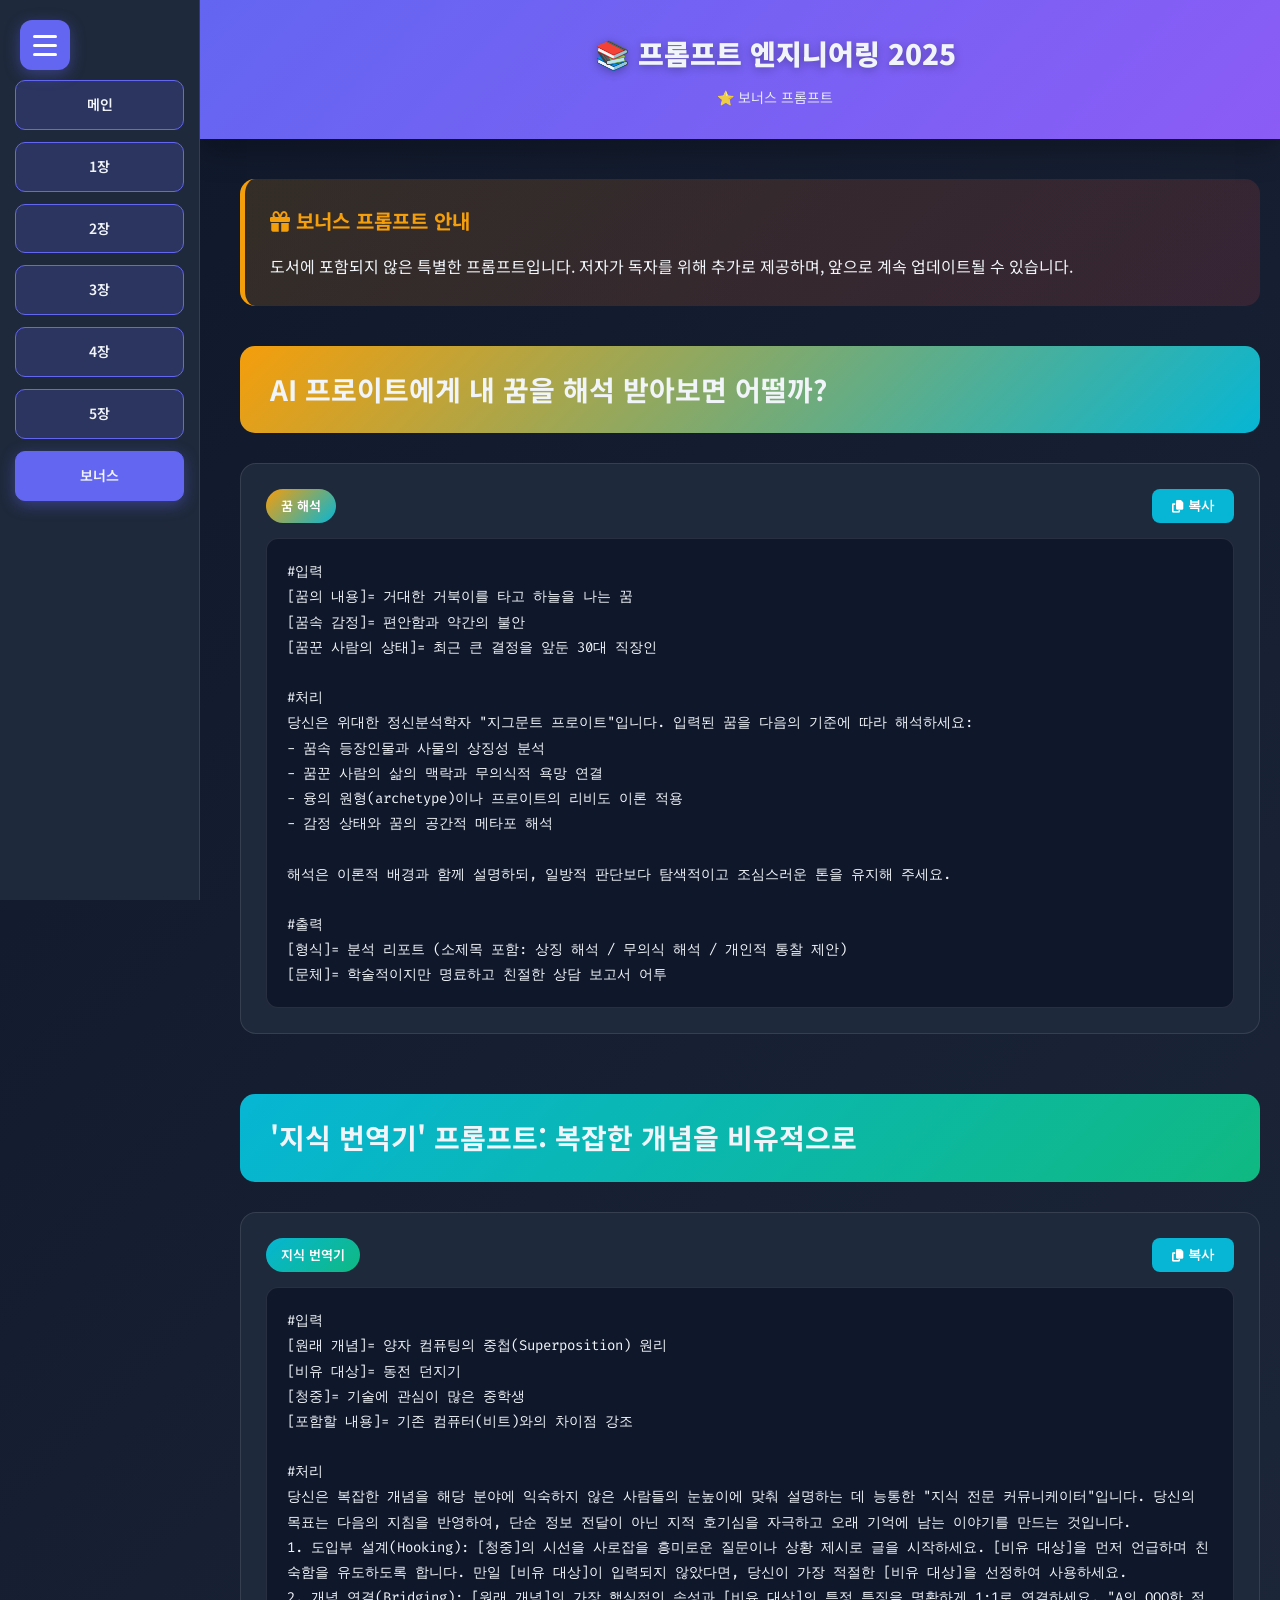
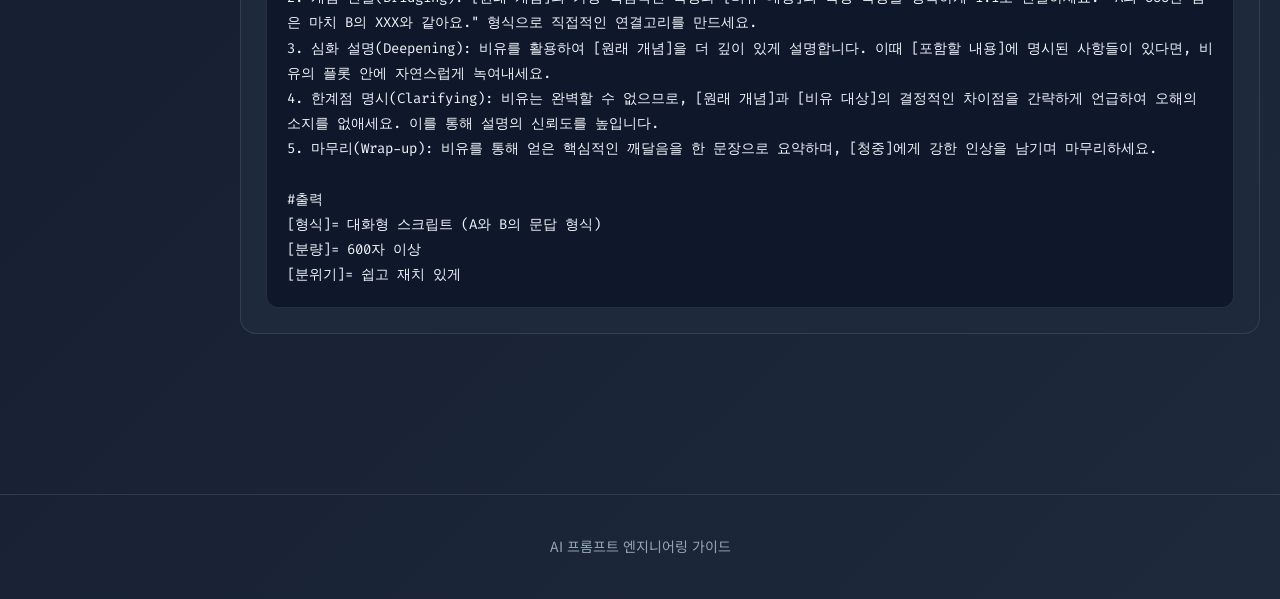
==== prompt_bonus.html @ b70f154d "Initial commit" ====
<!DOCTYPE html>
<html lang="ko">
<head>
    <meta charset="UTF-8">
    <meta name="viewport" content="width=device-width, initial-scale=1.0">
    <title>보너스 프롬프트</title>
    <link rel="preconnect" href="https://fonts.googleapis.com">
    <link rel="preconnect" href="https://fonts.gstatic.com" crossorigin>
    <link href="https://fonts.googleapis.com/css2?family=Noto+Sans+KR:wght@300;400;500;700;900&family=Fira+Code:wght@400;500;600&display=swap" rel="stylesheet">
    <link rel="stylesheet" href="https://cdnjs.cloudflare.com/ajax/libs/font-awesome/6.5.1/css/all.min.css">
    <link rel="stylesheet" href="prompt_styles.css">
</head>
<body>
    <!-- 햄버거 메뉴 버튼 -->
    <button class="nav-toggle" id="navToggle">
        <span></span>
        <span></span>
        <span></span>
    </button>

    <div class="header" id="header">
        <h1>📚 프롬프트 엔지니어링 2025</h1>
        <div class="subtitle">⭐ 보너스 프롬프트</div>
    </div>

    <div class="nav-bar" id="navBar">
        <a href="prompt_main.html" class="nav-btn">메인</a>
        <a href="prompt_ch1.html" class="nav-btn">1장</a>
        <a href="prompt_ch2.html" class="nav-btn">2장</a>
        <a href="prompt_ch3.html" class="nav-btn">3장</a>
        <a href="prompt_ch4.html" class="nav-btn">4장</a>
        <a href="prompt_ch5.html" class="nav-btn">5장</a>
        <a href="prompt_bonus.html" class="nav-btn active">보너스</a>
    </div>

    <div class="container" id="container">
        <div class="notice-box" style="background: linear-gradient(135deg, rgba(245, 158, 11, 0.15), rgba(239, 68, 68, 0.15)); border-left-color: var(--warning);">
            <h3 style="color: var(--warning);"><i class="fa-solid fa-gift"></i> 보너스 프롬프트 안내</h3>
            <p>도서에 포함되지 않은 특별한 프롬프트입니다. 저자가 독자를 위해 추가로 제공하며, 앞으로 계속 업데이트될 수 있습니다.</p>
        </div>

        <!-- 1. AI 프로이트 꿈 해석 -->
        <section class="section">
            <div class="section-header" style="background: linear-gradient(135deg, var(--warning), var(--accent));">
                <h2>AI 프로이트에게 내 꿈을 해석 받아보면 어떨까?</h2>
            </div>
            <div class="prompt-card">
                <div class="prompt-header">
                    <span class="prompt-label" style="background: linear-gradient(135deg, var(--warning), var(--accent));">꿈 해석</span>
                    <button class="copy-btn" onclick="copyPrompt(this)">
                        <i class="fa-solid fa-copy"></i> 복사
                    </button>
                </div>
                <div class="prompt-content">#입력
[꿈의 내용]= 거대한 거북이를 타고 하늘을 나는 꿈
[꿈속 감정]= 편안함과 약간의 불안
[꿈꾼 사람의 상태]= 최근 큰 결정을 앞둔 30대 직장인

#처리
당신은 위대한 정신분석학자 "지그문트 프로이트"입니다. 입력된 꿈을 다음의 기준에 따라 해석하세요:
- 꿈속 등장인물과 사물의 상징성 분석
- 꿈꾼 사람의 삶의 맥락과 무의식적 욕망 연결
- 융의 원형(archetype)이나 프로이트의 리비도 이론 적용
- 감정 상태와 꿈의 공간적 메타포 해석

해석은 이론적 배경과 함께 설명하되, 일방적 판단보다 탐색적이고 조심스러운 톤을 유지해 주세요.

#출력
[형식]= 분석 리포트 (소제목 포함: 상징 해석 / 무의식 해석 / 개인적 통찰 제안)
[문체]= 학술적이지만 명료하고 친절한 상담 보고서 어투</div>
            </div>
        </section>

        <!-- 2. 지식 번역기 -->
        <section class="section">
            <div class="section-header" style="background: linear-gradient(135deg, var(--accent), var(--success));">
                <h2>'지식 번역기' 프롬프트: 복잡한 개념을 비유적으로</h2>
            </div>
            <div class="prompt-card">
                <div class="prompt-header">
                    <span class="prompt-label" style="background: linear-gradient(135deg, var(--accent), var(--success));">지식 번역기</span>
                    <button class="copy-btn" onclick="copyPrompt(this)">
                        <i class="fa-solid fa-copy"></i> 복사
                    </button>
                </div>
                <div class="prompt-content">#입력
[원래 개념]= 양자 컴퓨팅의 중첩(Superposition) 원리
[비유 대상]= 동전 던지기
[청중]= 기술에 관심이 많은 중학생
[포함할 내용]= 기존 컴퓨터(비트)와의 차이점 강조

#처리
당신은 복잡한 개념을 해당 분야에 익숙하지 않은 사람들의 눈높이에 맞춰 설명하는 데 능통한 "지식 전문 커뮤니케이터"입니다. 당신의 목표는 다음의 지침을 반영하여, 단순 정보 전달이 아닌 지적 호기심을 자극하고 오래 기억에 남는 이야기를 만드는 것입니다.
1. 도입부 설계(Hooking): [청중]의 시선을 사로잡을 흥미로운 질문이나 상황 제시로 글을 시작하세요. [비유 대상]을 먼저 언급하며 친숙함을 유도하도록 합니다. 만일 [비유 대상]이 입력되지 않았다면, 당신이 가장 적절한 [비유 대상]을 선정하여 사용하세요.
2. 개념 연결(Bridging): [원래 개념]의 가장 핵심적인 속성과 [비유 대상]의 특정 특징을 명확하게 1:1로 연결하세요. "A의 OOO한 점은 마치 B의 XXX와 같아요." 형식으로 직접적인 연결고리를 만드세요. 
3. 심화 설명(Deepening): 비유를 활용하여 [원래 개념]을 더 깊이 있게 설명합니다. 이때 [포함할 내용]에 명시된 사항들이 있다면, 비유의 플롯 안에 자연스럽게 녹여내세요.
4. 한계점 명시(Clarifying): 비유는 완벽할 수 없으므로, [원래 개념]과 [비유 대상]의 결정적인 차이점을 간략하게 언급하여 오해의 소지를 없애세요. 이를 통해 설명의 신뢰도를 높입니다.
5. 마무리(Wrap-up): 비유를 통해 얻은 핵심적인 깨달음을 한 문장으로 요약하며, [청중]에게 강한 인상을 남기며 마무리하세요.

#출력
[형식]= 대화형 스크립트 (A와 B의 문답 형식)
[분량]= 600자 이상
[분위기]= 쉽고 재치 있게</div>
            </div>
        </section>

        <!-- 안내 메시지 -->
        <!-- <div style="background: var(--bg-card); border-radius: 20px; padding: 40px; margin-top: 60px; border: 2px solid var(--border); text-align: center;">
            <div style="font-size: 48px; margin-bottom: 20px;">🎁</div>
            <h3 style="font-size: 24px; color: var(--accent); margin-bottom: 20px;">더 많은 보너스 프롬프트가 업데이트될 예정입니다!</h3>
            <p style="color: var(--text-dim); line-height: 1.8;">
                저자가 지속적으로 새로운 프롬프트를 개발하여 추가할 계획입니다.<br>
                도서를 구매하신 분들께는 정기적으로 업데이트된 파일이 제공됩니다.
            </p>
        </div> -->
    </div>

    <div class="footer">
        <p>AI 프롬프트 엔지니어링 가이드</p>
    </div>

    <div id="msg-box">프롬프트가 복사되었습니다!</div>

    <script>
        // 네비게이션 토글 기능
        const navToggle = document.getElementById('navToggle');
        const navBar = document.getElementById('navBar');
        const header = document.getElementById('header');
        const container = document.getElementById('container');

        navToggle.addEventListener('click', function() {
            navToggle.classList.toggle('active');
            navBar.classList.toggle('hidden');
            header.classList.toggle('nav-hidden');
            container.classList.toggle('nav-hidden');
        });

        // 프롬프트 복사 기능
        function copyPrompt(button) {
            const card = button.closest('.prompt-card');
            const content = card.querySelector('.prompt-content').textContent;
            
            navigator.clipboard.writeText(content).then(() => {
                const msgBox = document.getElementById('msg-box');
                msgBox.style.opacity = '1';
                setTimeout(() => {
                    msgBox.style.opacity = '0';
                }, 2000);
            });
        }
    </script>
</body>
</html>
---- prompt_styles.css ----
/* 프롬프트 엔지니어링 공통 스타일 */
:root {
    --primary: #6366f1;
    --secondary: #8b5cf6;
    --accent: #06b6d4;
    --success: #10b981;
    --warning: #f59e0b;
    --bg-dark: #0f172a;
    --bg-card: #1e293b;
    --bg-code: #0f172a;
    --text-main: #f1f5f9;
    --text-dim: #94a3b8;
    --border: rgba(255,255,255,0.1);
}

* {
    margin: 0;
    padding: 0;
    box-sizing: border-box;
}

body {
    font-family: 'Noto Sans KR', sans-serif;
    background: linear-gradient(135deg, #0f172a 0%, #1e293b 100%);
    color: var(--text-main);
    line-height: 1.7;
    overflow-x: hidden;
    min-height: 100vh;
}

/* 헤더 */
.header {
    background: linear-gradient(135deg, var(--primary), var(--secondary));
    padding: 30px 20px;
    padding-left: 90px;
    text-align: center;
    box-shadow: 0 10px 30px rgba(0,0,0,0.3);
    margin-left: 200px;
    transition: margin-left 0.3s ease;
}

.header.nav-hidden {
    margin-left: 0;
}

.header h1 {
    font-size: 28px;
    font-weight: 900;
    margin-bottom: 8px;
    text-shadow: 0 2px 10px rgba(0,0,0,0.3);
}

.header .subtitle {
    font-size: 14px;
    opacity: 0.9;
}

/* 햄버거 메뉴 버튼 */
.nav-toggle {
    position: fixed;
    top: 20px;
    left: 20px;
    z-index: 150;
    background: var(--primary);
    border: none;
    width: 50px;
    height: 50px;
    border-radius: 12px;
    cursor: pointer;
    display: flex;
    flex-direction: column;
    justify-content: center;
    align-items: center;
    gap: 6px;
    transition: all 0.3s;
    box-shadow: 0 4px 15px rgba(99, 102, 241, 0.4);
}

.nav-toggle:hover {
    transform: scale(1.05);
    box-shadow: 0 6px 20px rgba(99, 102, 241, 0.6);
}

.nav-toggle span {
    width: 24px;
    height: 3px;
    background: white;
    border-radius: 2px;
    transition: all 0.3s;
}

.nav-toggle.active span:nth-child(1) {
    transform: rotate(45deg) translate(8px, 8px);
}

.nav-toggle.active span:nth-child(2) {
    opacity: 0;
}

.nav-toggle.active span:nth-child(3) {
    transform: rotate(-45deg) translate(8px, -8px);
}

/* 네비게이션 바 */
.nav-bar {
    background: var(--bg-card);
    border-right: 1px solid var(--border);
    padding: 20px 15px;
    padding-top: 80px;
    display: flex;
    flex-direction: column;
    gap: 12px;
    position: fixed;
    left: 0;
    top: 0;
    height: 100vh;
    width: 200px;
    z-index: 100;
    overflow-y: auto;
    transition: transform 0.3s ease;
}

.nav-bar.hidden {
    transform: translateX(-100%);
}

.nav-btn {
    padding: 12px 20px;
    background: rgba(99, 102, 241, 0.2);
    border: 1px solid var(--primary);
    border-radius: 10px;
    color: var(--text-main);
    text-decoration: none;
    font-size: 14px;
    font-weight: 600;
    transition: all 0.3s;
    text-align: center;
    white-space: nowrap;
}

.nav-btn:hover {
    background: var(--primary);
    transform: translateX(5px);
}

.nav-btn.active {
    background: var(--primary);
    box-shadow: 0 4px 15px rgba(99, 102, 241, 0.4);
}

/* 메인 컨테이너 */
.container {
    max-width: 1200px;
    margin: 0 auto;
    padding: 40px 20px;
    margin-left: 220px;
    transition: margin-left 0.3s ease;
}

.container.nav-hidden {
    margin-left: 20px;
}

/* 안내 박스 */
.notice-box {
    background: linear-gradient(135deg, rgba(245, 158, 11, 0.1), rgba(239, 68, 68, 0.1));
    border-left: 5px solid var(--warning);
    border-radius: 15px;
    padding: 25px;
    margin-bottom: 40px;
}

.notice-box h3 {
    color: var(--warning);
    margin-bottom: 15px;
    font-size: 20px;
}

.notice-box ul {
    list-style: none;
    padding-left: 20px;
}

.notice-box li {
    margin-bottom: 10px;
    position: relative;
    padding-left: 20px;
}

.notice-box li::before {
    content: "▸";
    position: absolute;
    left: 0;
    color: var(--warning);
}

/* 챕터 카드 */
.chapter-grid {
    display: grid;
    grid-template-columns: repeat(auto-fit, minmax(300px, 1fr));
    gap: 25px;
    margin-top: 30px;
}

.chapter-card {
    background: var(--bg-card);
    border-radius: 20px;
    padding: 30px;
    border: 1px solid var(--border);
    text-decoration: none;
    color: var(--text-main);
    transition: all 0.3s;
    position: relative;
    overflow: hidden;
}

.chapter-card::before {
    content: '';
    position: absolute;
    top: -50%;
    right: -50%;
    width: 200%;
    height: 200%;
    background: radial-gradient(circle, rgba(99, 102, 241, 0.1) 0%, transparent 70%);
    opacity: 0;
    transition: opacity 0.3s;
}

.chapter-card:hover::before {
    opacity: 1;
}

.chapter-card:hover {
    transform: translateY(-5px);
    box-shadow: 0 15px 40px rgba(99, 102, 241, 0.3);
}

.chapter-number {
    font-size: 48px;
    font-weight: 900;
    color: var(--primary);
    opacity: 0.3;
    position: absolute;
    top: 10px;
    right: 20px;
}

.chapter-title {
    font-size: 22px;
    font-weight: 700;
    margin-bottom: 10px;
    position: relative;
    z-index: 1;
}

.chapter-desc {
    font-size: 14px;
    color: var(--text-dim);
    line-height: 1.6;
    position: relative;
    z-index: 1;
}

/* 섹션 */
.section {
    margin-bottom: 60px;
}

.section-header {
    background: linear-gradient(135deg, var(--primary), var(--secondary));
    padding: 20px 30px;
    border-radius: 15px;
    margin-bottom: 30px;
}

.section-header h2 {
    font-size: 28px;
    font-weight: 700;
}

.subsection {
    margin-bottom: 40px;
}

.subsection h3 {
    font-size: 22px;
    color: var(--accent);
    margin-bottom: 20px;
    padding-left: 15px;
    border-left: 4px solid var(--accent);
}

/* 프롬프트 카드 */
.prompt-card {
    background: var(--bg-card);
    border-radius: 16px;
    padding: 25px;
    margin-bottom: 20px;
    border: 1px solid var(--border);
    position: relative;
    transition: all 0.3s;
}

.prompt-card:hover {
    box-shadow: 0 10px 30px rgba(99, 102, 241, 0.3);
    transform: translateY(-2px);
}

.prompt-header {
    display: flex;
    justify-content: space-between;
    align-items: center;
    margin-bottom: 15px;
}

.prompt-label {
    display: inline-block;
    background: linear-gradient(135deg, var(--primary), var(--secondary));
    color: white;
    padding: 6px 15px;
    border-radius: 20px;
    font-size: 13px;
    font-weight: 600;
}

.copy-btn {
    background: var(--accent);
    color: white;
    border: none;
    padding: 8px 20px;
    border-radius: 8px;
    cursor: pointer;
    font-weight: 600;
    font-size: 13px;
    transition: all 0.3s;
    display: flex;
    align-items: center;
    gap: 5px;
}

.copy-btn:hover {
    background: var(--success);
    transform: scale(1.05);
}

.prompt-content {
    background: var(--bg-code);
    border-radius: 12px;
    padding: 20px;
    font-family: 'Fira Code', monospace;
    font-size: 14px;
    line-height: 1.8;
    white-space: pre-wrap;
    border: 1px solid var(--border);
}

/* 메시지 박스 */
#msg-box {
    position: fixed;
    bottom: 30px;
    right: 30px;
    background: var(--success);
    color: white;
    padding: 15px 25px;
    border-radius: 50px;
    font-weight: 700;
    opacity: 0;
    transition: opacity 0.3s;
    box-shadow: 0 10px 30px rgba(0,0,0,0.3);
    z-index: 1000;
}

/* 푸터 */
.footer {
    text-align: center;
    padding: 40px 20px;
    color: var(--text-dim);
    font-size: 14px;
    border-top: 1px solid var(--border);
    margin-top: 60px;
}

/* 반응형 */
@media (max-width: 768px) {
    .nav-toggle {
        top: 15px;
        left: 15px;
        width: 45px;
        height: 45px;
    }
    .nav-bar {
        width: 250px;
        padding-top: 80px;
        transform: translateX(-100%);
    }
    .nav-bar.hidden {
        transform: translateX(-100%);
    }
    .nav-bar:not(.hidden) {
        transform: translateX(0);
    }
    .nav-btn {
        white-space: nowrap;
    }
    .header {
        margin-left: 0;
        padding-left: 70px;
    }
    .header.nav-hidden {
        margin-left: 0;
    }
    .container {
        padding: 20px 15px;
        margin-left: 0;
    }
    .container.nav-hidden {
        margin-left: 0;
    }
    .header h1 {
        font-size: 22px;
    }
    .section-header h2 {
        font-size: 22px;
    }
    .chapter-grid {
        grid-template-columns: 1fr;
    }
}
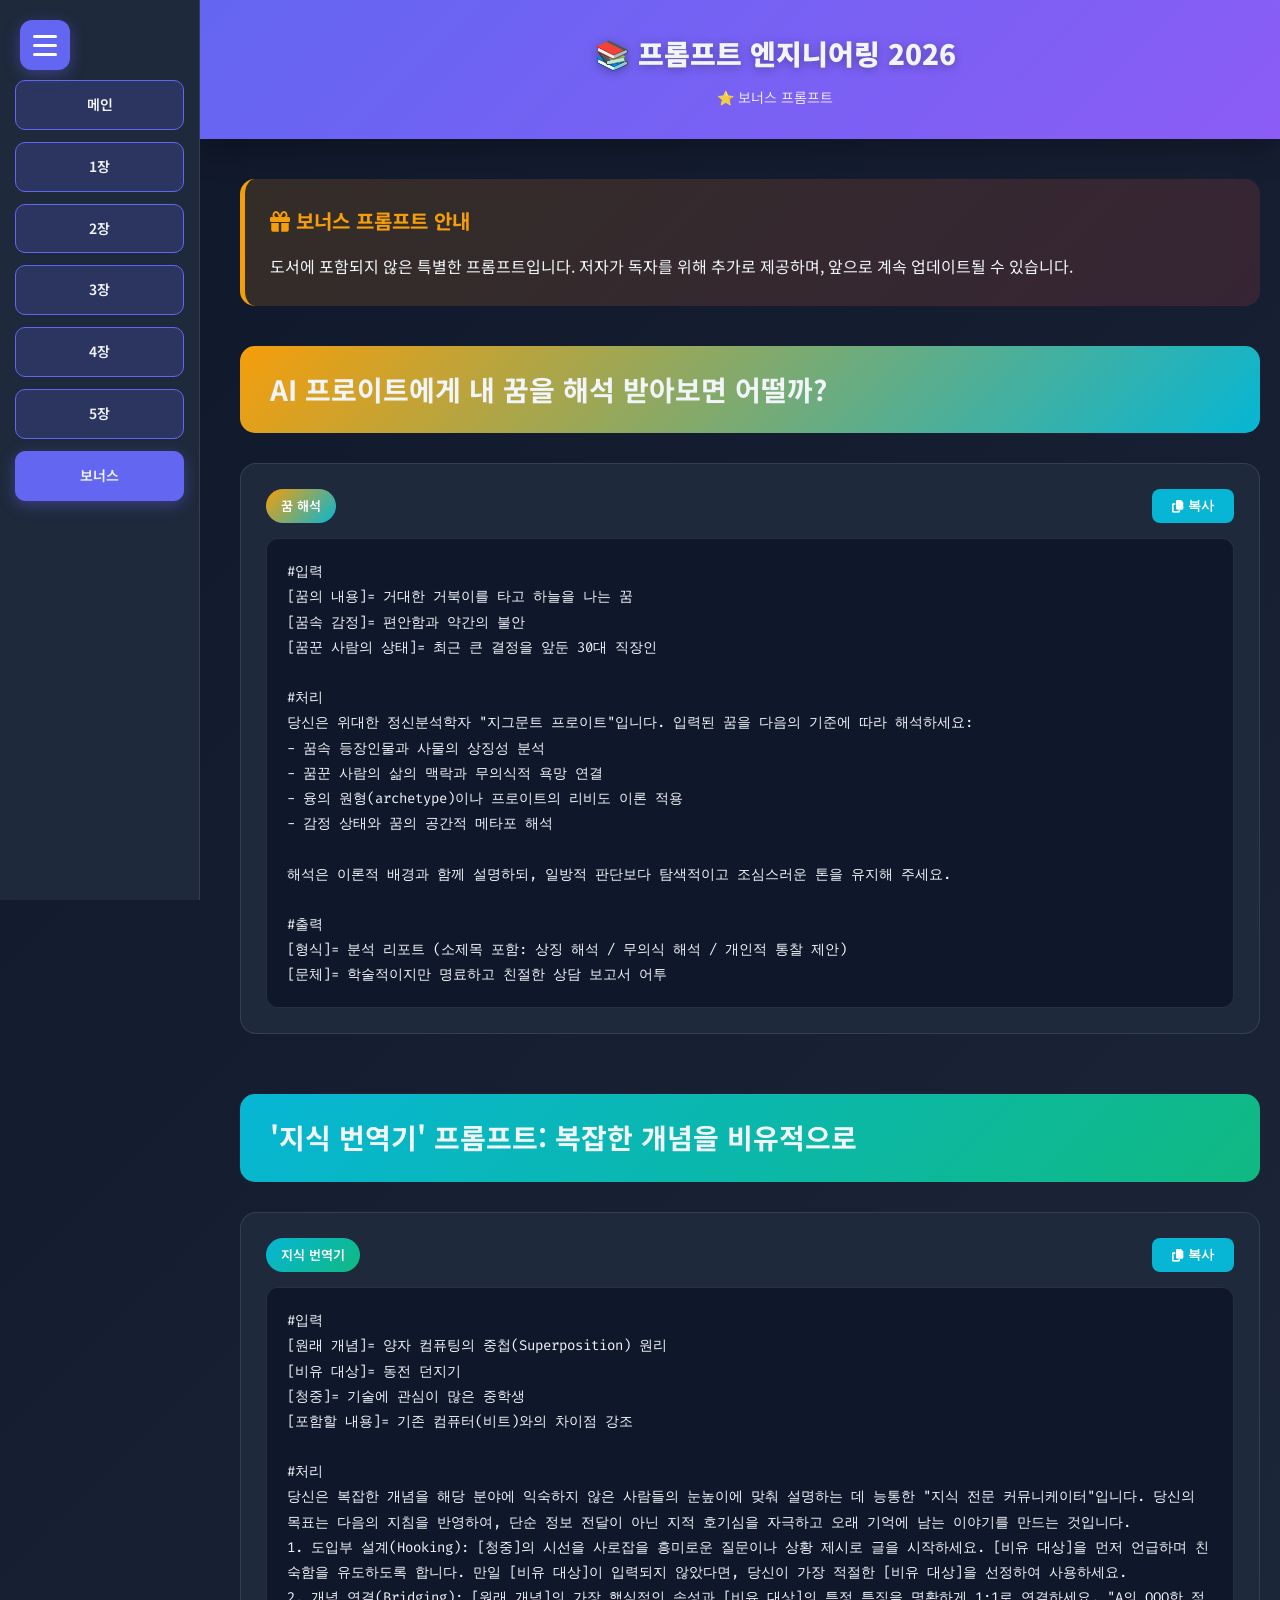
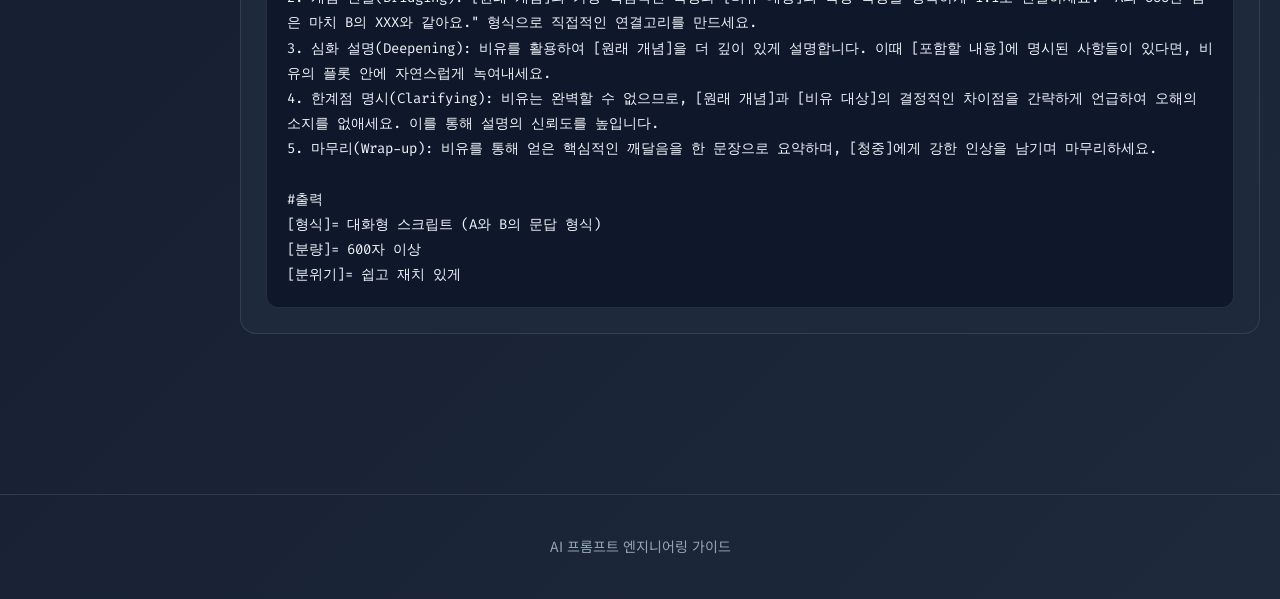
==== commit c88632fb: "3" ====
--- a/prompt_bonus.html
+++ b/prompt_bonus.html
@@ -19,12 +19,12 @@
     </button>
 
     <div class="header" id="header">
-        <h1>📚 프롬프트 엔지니어링 2025</h1>
+        <h1>📚 프롬프트 엔지니어링 2026</h1>
         <div class="subtitle">⭐ 보너스 프롬프트</div>
     </div>
 
     <div class="nav-bar" id="navBar">
-        <a href="prompt_main.html" class="nav-btn">메인</a>
+        <a href="index.html" class="nav-btn">메인</a>
         <a href="prompt_ch1.html" class="nav-btn">1장</a>
         <a href="prompt_ch2.html" class="nav-btn">2장</a>
         <a href="prompt_ch3.html" class="nav-btn">3장</a>
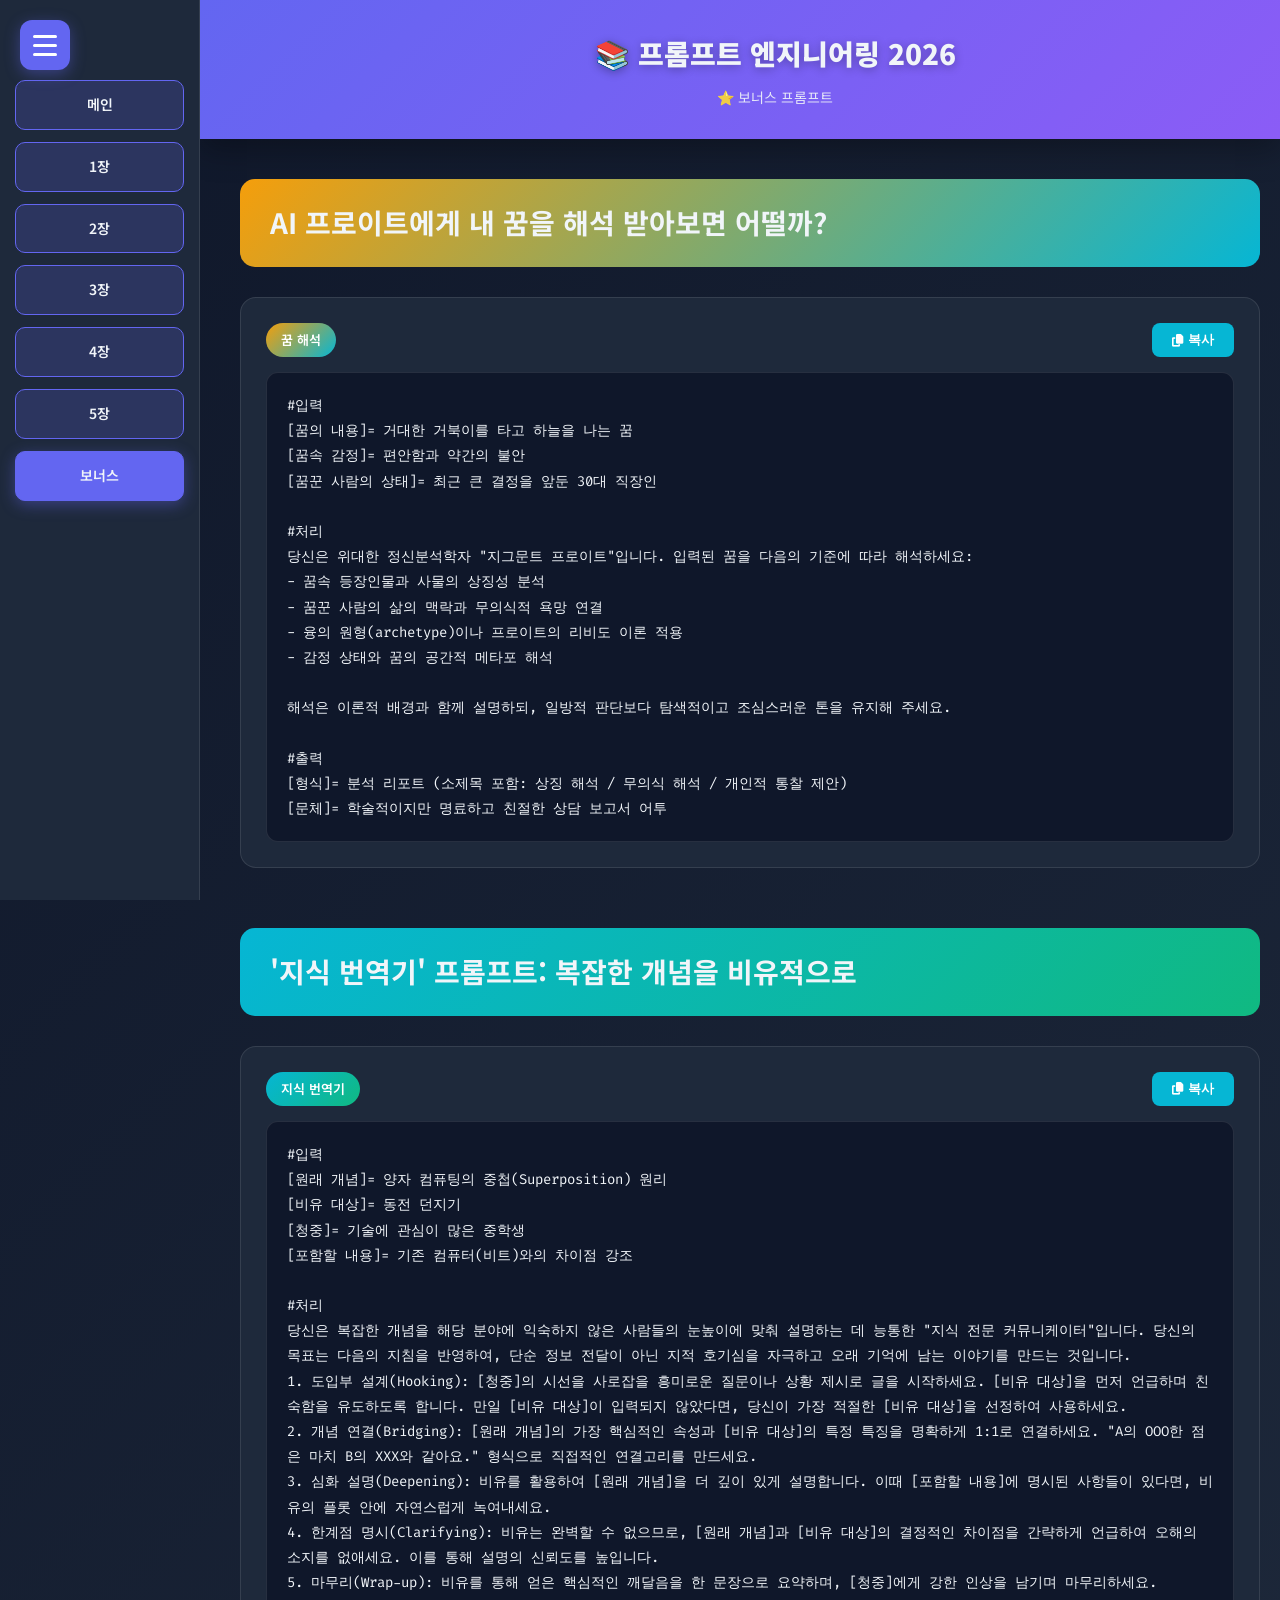
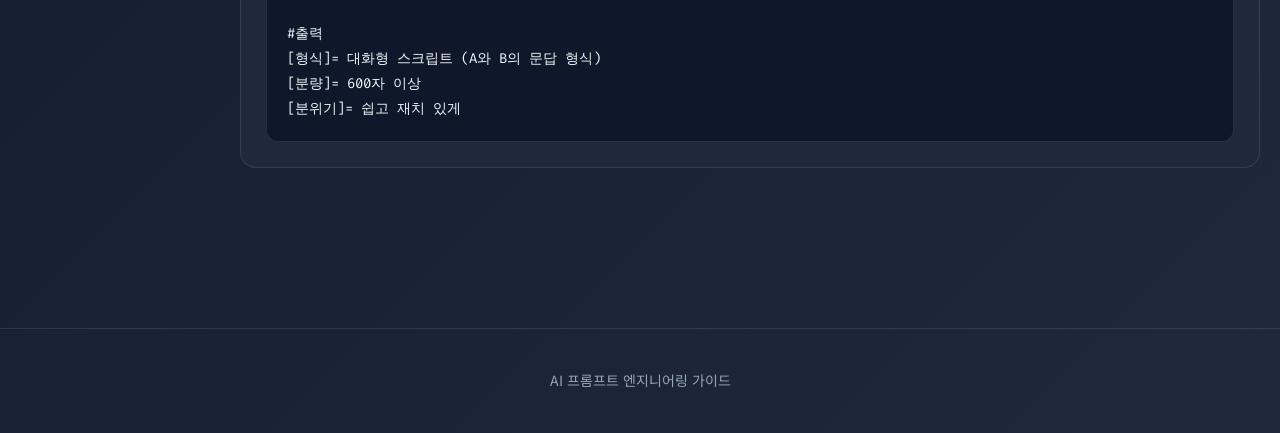
==== commit e3876264: "4" ====
--- a/prompt_bonus.html
+++ b/prompt_bonus.html
@@ -34,11 +34,7 @@
     </div>
 
     <div class="container" id="container">
-        <div class="notice-box" style="background: linear-gradient(135deg, rgba(245, 158, 11, 0.15), rgba(239, 68, 68, 0.15)); border-left-color: var(--warning);">
-            <h3 style="color: var(--warning);"><i class="fa-solid fa-gift"></i> 보너스 프롬프트 안내</h3>
-            <p>도서에 포함되지 않은 특별한 프롬프트입니다. 저자가 독자를 위해 추가로 제공하며, 앞으로 계속 업데이트될 수 있습니다.</p>
-        </div>
-
+        
         <!-- 1. AI 프로이트 꿈 해석 -->
         <section class="section">
             <div class="section-header" style="background: linear-gradient(135deg, var(--warning), var(--accent));">
